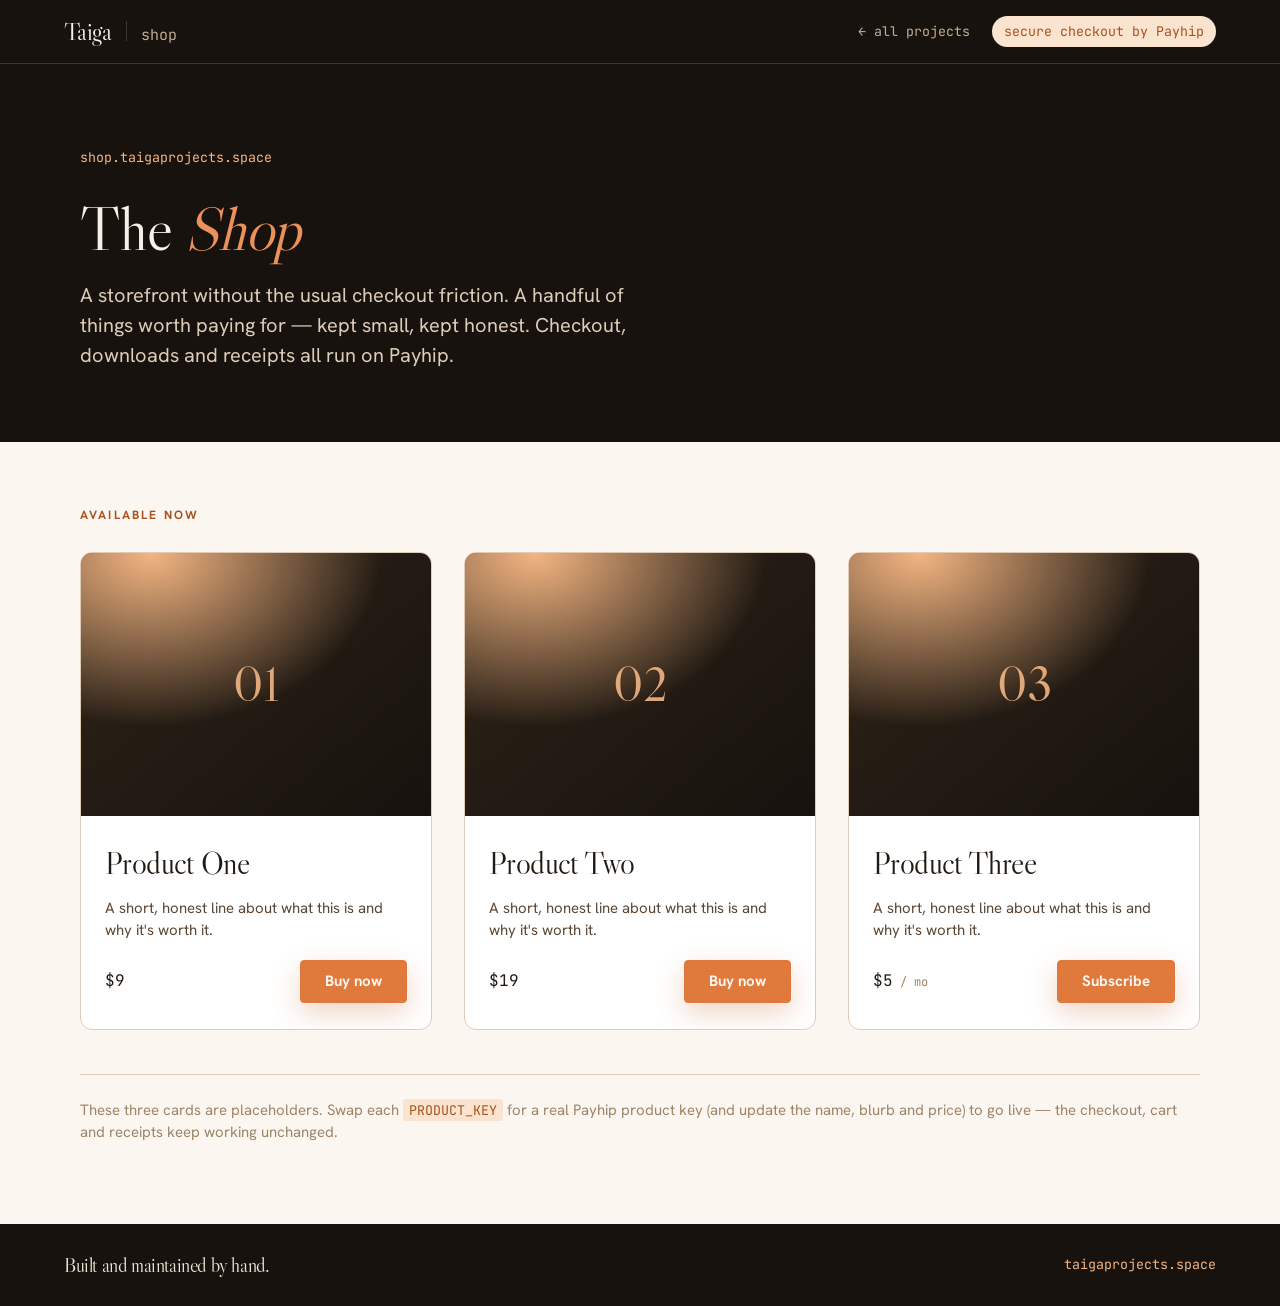
==== shop.html @ 4dba6ca5 "Add Taiga-styled shop page that embeds Payhip checkout Restyle the shop (shop.taigaprojects.space) t" ====
<!DOCTYPE html>
<html lang="en">
<head>
<meta charset="utf-8" />
<meta name="viewport" content="width=device-width, initial-scale=1" />
<title>Shop — Taiga Projects</title>
<meta name="description" content="Things worth paying for — kept small, kept honest. Checkout runs on Payhip." />
<link rel="icon" href="data:image/svg+xml,<svg xmlns='http://www.w3.org/2000/svg' viewBox='0 0 100 100'><rect width='100' height='100' fill='%2317120E'/><text y='.9em' font-size='88' x='50%25' text-anchor='middle' fill='%23E07A3C' font-family='Georgia,serif'>T</text></svg>" />
<link rel="preconnect" href="https://fonts.googleapis.com" />
<link rel="preconnect" href="https://fonts.gstatic.com" crossorigin />
<link rel="stylesheet" href="taiga-tokens.css" />
<style>
  /* ── hero (mirrors the home page hero) ────────────────── */
  .hero {
    background: var(--ink-950);
    color: var(--ink-50);
    padding: 84px var(--gutter) 72px;
  }
  .hero-inner { max-width: var(--container); margin: 0 auto; }

  .hero .domain {
    font-family: var(--font-mono);
    font-size: var(--text-xs);
    color: var(--amber-300);
    margin-bottom: 30px;
  }

  .hero h1 {
    font-size: var(--text-5xl);
    line-height: 1.02;
    margin: 0 0 20px;
    color: var(--ink-50);
  }
  .hero h1 em { color: var(--amber-400); font-style: italic; }

  .hero .lead {
    font-size: var(--text-lg);
    line-height: 1.5;
    color: var(--ink-200);
    max-width: 52ch;
  }

  /* ── shop grid ────────────────────────────────────────── */
  .shop {
    background: var(--paper);
    padding: 64px var(--gutter) 80px;
  }
  .shop-inner { max-width: var(--container); margin: 0 auto; }

  .shop-eyebrow { margin-bottom: 28px; }

  .grid {
    display: grid;
    grid-template-columns: repeat(3, 1fr);
    gap: 32px;
  }

  /* ── product card ─────────────────────────────────────── */
  .card {
    display: flex;
    flex-direction: column;
    background: var(--surface);
    border: 1px solid var(--border);
    border-radius: var(--radius-lg);
    overflow: hidden;
    transition: transform var(--dur-base) var(--ease-out),
                box-shadow var(--dur-base) var(--ease-out),
                border-color var(--dur-base) var(--ease-out);
  }
  .card:hover {
    transform: translateY(-4px);
    box-shadow: var(--shadow-lg);
    border-color: var(--border-strong);
  }

  /* Cover: a real <img> drops in over this warm placeholder wash. */
  .card .cover {
    aspect-ratio: 4 / 3;
    background:
      radial-gradient(120% 120% at 20% 0%, var(--amber-300) 0%, transparent 55%),
      linear-gradient(140deg, var(--ink-800), var(--ink-950));
    display: block;
    position: relative;
  }
  .card .cover img {
    width: 100%; height: 100%;
    object-fit: cover;
    display: block;
  }
  .card .cover .glyph {
    position: absolute;
    inset: 0;
    display: grid;
    place-items: center;
    font-family: var(--font-display);
    font-size: var(--text-4xl);
    color: var(--amber-300);
    opacity: 0.9;
  }

  .card .body {
    display: flex;
    flex-direction: column;
    gap: 10px;
    padding: 24px 24px 26px;
    flex: 1;
  }

  .card .name {
    font-family: var(--font-display);
    font-size: var(--text-2xl);
    letter-spacing: var(--tracking-tight);
    color: var(--ink-900);
  }

  .card .desc {
    font-size: var(--text-sm);
    line-height: var(--lh-normal);
    color: var(--text-secondary);
    flex: 1;
  }

  .card .foot {
    display: flex;
    align-items: center;
    justify-content: space-between;
    gap: 16px;
    margin-top: 8px;
  }

  .card .price {
    font-family: var(--font-mono);
    font-size: var(--text-md);
    color: var(--ink-900);
    white-space: nowrap;
  }
  .card .price .cadence {
    font-size: var(--text-2xs);
    color: var(--text-muted);
  }

  /* Payhip renders its own <a>; we only style it. data-theme="none"
     tells Payhip to keep the checkout behaviour but not inject its
     own button skin — so .taiga-btn (from taiga-tokens.css) wins. */
  .card .payhip-buy-button.taiga-btn {
    text-decoration: none;
    display: inline-block;
    line-height: 1;
  }
  .card .payhip-buy-button.taiga-btn:hover { text-decoration: none; }

  /* ── empty / helper note ──────────────────────────────── */
  .shop-note {
    margin-top: 44px;
    padding-top: 24px;
    border-top: 1px solid var(--border);
    font-size: var(--text-sm);
    color: var(--text-muted);
  }
  .shop-note code {
    font-family: var(--font-mono);
    font-size: var(--text-xs);
    color: var(--amber-700);
    background: var(--accent-soft);
    padding: 2px 6px;
    border-radius: var(--radius-xs);
  }

  /* ── responsive (same breakpoints as the home page) ───── */
  @media (max-width: 980px) {
    .grid { grid-template-columns: repeat(2, 1fr); }
  }
  @media (max-width: 720px) {
    .hero { padding: 56px var(--gutter) 48px; }
    .hero h1 { font-size: var(--text-3xl); }
    .hero .lead { font-size: var(--text-md); }
    .shop { padding: 44px var(--gutter) 60px; }
    .grid { grid-template-columns: 1fr; gap: 24px; }
  }

  /* ── entrance (shared with the home page) ─────────────── */
  .reveal {
    opacity: 0;
    transform: translateY(10px);
    animation: rise var(--dur-slow) var(--ease-out) forwards;
  }
  @keyframes rise { to { opacity: 1; transform: none; } }
</style>
</head>
<body>

<!-- Shared chrome — identical on every subdomain (see taiga-tokens.css). -->
<header class="taiga-header on-dark">
  <div class="taiga-brand">
    <a href="https://www.taigaprojects.space"><span class="wordmark">Taiga</span></a>
    <span class="rule"></span>
    <span class="crumb">shop</span>
  </div>
  <nav class="taiga-nav">
    <a class="back" href="https://www.taigaprojects.space">← all projects</a>
    <span class="taiga-chip">secure checkout by Payhip</span>
  </nav>
</header>

<header class="hero">
  <div class="hero-inner">
    <div class="domain reveal" style="animation-delay:40ms">shop.taigaprojects.space</div>
    <h1 class="reveal" style="animation-delay:100ms">The <em>Shop</em></h1>
    <p class="lead reveal" style="animation-delay:160ms">
      A storefront without the usual checkout friction. A handful of things worth
      paying for — kept small, kept honest. Checkout, downloads and receipts all
      run on Payhip.
    </p>
  </div>
</header>

<main class="shop">
  <div class="shop-inner">
    <div class="eyebrow shop-eyebrow reveal" style="animation-delay:200ms">Available now</div>

    <div class="grid">

      <!-- ─────────────────────────────────────────────────────────
           ADD A PRODUCT: copy one <article class="card"> block below.
           1. Set the Payhip product KEY in BOTH `href` (…/b/KEY) and
              `data-product="KEY"` — find it in your Payhip product URL.
           2. Change the name, blurb and price.
           3. Optional: drop a real cover image in .cover:
                <span class="cover"><img src="cover.jpg" alt=""></span>
              (delete the <span class="glyph"> line when you do).
           The Payhip script at the bottom of the page turns every
           .payhip-buy-button into a working checkout overlay — the
           styling here (.taiga-btn) is all that changes.
           ───────────────────────────────────────────────────────── -->

      <article class="card reveal" style="animation-delay:240ms">
        <span class="cover"><span class="glyph">01</span></span>
        <div class="body">
          <span class="name">Product One</span>
          <span class="desc">A short, honest line about what this is and why it's worth it.</span>
          <div class="foot">
            <span class="price">$9</span>
            <a class="payhip-buy-button taiga-btn" data-theme="none"
               href="https://payhip.com/b/PRODUCT_KEY_1" data-product="PRODUCT_KEY_1">
              Buy now
            </a>
          </div>
        </div>
      </article>

      <article class="card reveal" style="animation-delay:280ms">
        <span class="cover"><span class="glyph">02</span></span>
        <div class="body">
          <span class="name">Product Two</span>
          <span class="desc">A short, honest line about what this is and why it's worth it.</span>
          <div class="foot">
            <span class="price">$19</span>
            <a class="payhip-buy-button taiga-btn" data-theme="none"
               href="https://payhip.com/b/PRODUCT_KEY_2" data-product="PRODUCT_KEY_2">
              Buy now
            </a>
          </div>
        </div>
      </article>

      <article class="card reveal" style="animation-delay:320ms">
        <span class="cover"><span class="glyph">03</span></span>
        <div class="body">
          <span class="name">Product Three</span>
          <span class="desc">A short, honest line about what this is and why it's worth it.</span>
          <div class="foot">
            <span class="price">$5<span class="cadence"> / mo</span></span>
            <a class="payhip-buy-button taiga-btn" data-theme="none"
               href="https://payhip.com/b/PRODUCT_KEY_3" data-product="PRODUCT_KEY_3">
              Subscribe
            </a>
          </div>
        </div>
      </article>

    </div>

    <p class="shop-note reveal" style="animation-delay:360ms">
      These three cards are placeholders. Swap each <code>PRODUCT_KEY</code> for a
      real Payhip product key (and update the name, blurb and price) to go live —
      the checkout, cart and receipts keep working unchanged.
    </p>
  </div>
</main>

<footer class="taiga-footer">
  <span class="made">Built and maintained by hand.</span>
  <a class="home" href="https://www.taigaprojects.space">taigaprojects.space</a>
</footer>

<!-- Payhip checkout. This single script powers every .payhip-buy-button
     above: clicking one opens Payhip's secure checkout overlay, so all
     of the shop's original functionality is preserved. -->
<script src="https://payhip.com/payhip.js" type="text/javascript"></script>

</body>
</html>
---- taiga-tokens.css ----
/* ═══════════════════════════════════════════════════════════════
   Taiga Projects — shared design tokens
   Source of truth: Claude Design "Taiga Design Reference"
   Direction: "Golden Hour" — warm, cinematic, editorial.

   Copy this file verbatim into every taigaprojects.space subdomain
   so the whole family stays in sync. Do not fork the values.
   ═══════════════════════════════════════════════════════════════ */

@import url('https://fonts.googleapis.com/css2?family=Libre+Caslon+Display&family=Libre+Caslon+Text:ital,wght@0,400;0,700;1,400&family=Hanken+Grotesk:wght@400;500;600;700;800&family=JetBrains+Mono:wght@400;500;700&display=swap');

:root {
  /* ---- Warm neutral ramp (the brand's spine) ---- */
  --ink-950: #17120E;
  --ink-900: #221A12;
  --ink-800: #2E2418;
  --ink-700: #3D2E20;
  --ink-600: #5A4634;
  --ink-500: #7A6248;
  --ink-400: #9E8468;
  --ink-300: #C3AC92;
  --ink-200: #DDCDB8;
  --ink-100: #ECE2D4;
  --ink-50:  #F6F0E7;
  --paper:   #FBF7F0;
  --white:   #FFFFFF;

  /* ---- Accent: golden-hour amber ---- */
  --amber-700: #A8521F;
  --amber-600: #C8642B;
  --amber-500: #E07A3C;
  --amber-400: #ED915A;
  --amber-300: #F4B582;
  --amber-100: #FBE4CF;
  --gold-400:  #E3B25A;

  /* ---- Semantic status (warm/earthy) ---- */
  --moss-500:  #6E8B3D;
  --moss-100:  #E7EDD6;
  --honey-500: #E3A23C;
  --honey-100: #FBEDCF;
  --rust-500:  #C7472F;
  --rust-100:  #F7DCD3;

  /* ---- Semantic aliases ---- */
  --bg:              var(--paper);
  --surface:         var(--white);
  --surface-sunken:  var(--ink-50);
  --surface-inverse: var(--ink-950);

  --text-primary:   var(--ink-900);
  --text-secondary: var(--ink-600);
  --text-muted:     var(--ink-400);
  --text-on-dark:   var(--ink-50);
  --text-on-accent: var(--paper);
  --text-link:      var(--amber-600);

  --border:         var(--ink-200);
  --border-strong:  var(--ink-300);
  --border-inverse: rgba(246, 240, 231, 0.16);

  --accent:       var(--amber-500);
  --accent-hover: var(--amber-600);
  --accent-press: var(--amber-700);
  --accent-soft:  var(--amber-100);
  --accent-text:  var(--amber-700);
  --focus-ring:   rgba(224, 122, 60, 0.45);

  /* ---- Families ---- */
  --font-display: 'Libre Caslon Display', Georgia, 'Times New Roman', serif;
  --font-serif:   'Libre Caslon Text', Georgia, serif;
  --font-sans:    'Hanken Grotesk', system-ui, -apple-system, sans-serif;
  --font-mono:    'JetBrains Mono', ui-monospace, 'SF Mono', Menlo, monospace;

  /* ---- Type scale (1.250 major third) ---- */
  --text-3xs: 0.694rem;
  --text-2xs: 0.75rem;
  --text-xs:  0.833rem;
  --text-sm:  0.9375rem;
  --text-md:  1rem;
  --text-lg:  1.25rem;
  --text-xl:  1.563rem;
  --text-2xl: 1.953rem;
  --text-3xl: 2.441rem;
  --text-4xl: 3.052rem;
  --text-5xl: 3.815rem;
  --text-6xl: 4.768rem;

  /* ---- Weights ---- */
  --fw-regular:  400;
  --fw-medium:   500;
  --fw-semibold: 600;
  --fw-bold:     700;
  --fw-black:    800;

  /* ---- Line heights ---- */
  --lh-tight:   1.05;
  --lh-snug:    1.2;
  --lh-normal:  1.5;
  --lh-relaxed: 1.65;

  /* ---- Letter spacing ---- */
  --tracking-tight:  -0.02em;
  --tracking-normal: 0;
  --tracking-wide:   0.04em;
  --tracking-label:  0.18em;

  /* ---- Spacing (4px base) ---- */
  --space-1: 0.25rem;
  --space-2: 0.5rem;
  --space-3: 0.75rem;
  --space-4: 1rem;
  --space-5: 1.5rem;
  --space-6: 2rem;
  --space-7: 3rem;
  --space-8: 4rem;
  --space-9: 6rem;

  /* ---- Radius ---- */
  --radius-xs:   2px;
  --radius-sm:   4px;
  --radius-md:   8px;
  --radius-lg:   12px;
  --radius-xl:   18px;
  --radius-full: 999px;

  /* ---- Shadows (warm-tinted, light from above) ---- */
  --shadow-xs: 0 1px 2px rgba(34, 26, 18, 0.06);
  --shadow-sm: 0 2px 6px rgba(34, 26, 18, 0.08);
  --shadow-md: 0 8px 20px rgba(34, 26, 18, 0.10);
  --shadow-lg: 0 18px 44px rgba(34, 26, 18, 0.16);
  --shadow-accent: 0 10px 28px rgba(200, 100, 43, 0.28);

  /* ---- Motion (calm, no bounce) ---- */
  --ease-out:   cubic-bezier(0.22, 0.61, 0.36, 1);
  --ease-inout: cubic-bezier(0.4, 0, 0.2, 1);
  --dur-fast:   140ms;
  --dur-base:   220ms;
  --dur-slow:   420ms;

  /* ---- Layout ---- */
  --container:        1120px;
  --container-narrow: 680px;
  --gutter:           64px;
  --header-h:         64px;
}

@media (max-width: 720px) {
  :root { --gutter: 24px; }
}

/* ═══ base ═══ */

*, *::before, *::after { box-sizing: border-box; }

body {
  margin: 0;
  font-family: var(--font-sans);
  font-size: var(--text-md);
  line-height: var(--lh-normal);
  color: var(--text-primary);
  background: var(--bg);
  -webkit-font-smoothing: antialiased;
  text-rendering: optimizeLegibility;
}

h1, h2, h3, h4 {
  font-family: var(--font-display);
  font-weight: var(--fw-regular);
  line-height: var(--lh-tight);
  letter-spacing: var(--tracking-tight);
  color: var(--text-primary);
  margin: 0;
}

p { margin: 0; text-wrap: pretty; }

a { color: var(--text-link); text-decoration: none; }
a:hover { text-decoration: underline; text-underline-offset: 2px; }

::selection { background: var(--amber-100); color: var(--ink-900); }

:focus-visible { outline: 3px solid var(--focus-ring); outline-offset: 2px; }

/* Uppercase eyebrow / kicker */
.eyebrow {
  font-family: var(--font-sans);
  font-size: var(--text-2xs);
  font-weight: var(--fw-bold);
  letter-spacing: var(--tracking-label);
  text-transform: uppercase;
  color: var(--accent-text);
}

/* ═══ shared chrome — identical on every subdomain ═══ */

.taiga-header {
  position: sticky;
  top: 0;
  z-index: 50;
  display: flex;
  align-items: center;
  justify-content: space-between;
  height: var(--header-h);
  padding: 0 var(--gutter);
  background: var(--surface);
  border-bottom: 1px solid var(--border);
}
.taiga-header.on-dark {
  background: var(--ink-950);
  border-bottom-color: var(--border-inverse);
}

.taiga-brand { display: flex; align-items: baseline; gap: 14px; }
.taiga-brand a { text-decoration: none; }
.taiga-brand .wordmark {
  font-family: var(--font-display);
  font-size: var(--text-xl);
  letter-spacing: var(--tracking-tight);
  color: var(--ink-900);
}
.taiga-header.on-dark .wordmark { color: var(--ink-50); }
.taiga-brand .rule {
  width: 1px; height: 20px;
  background: var(--border-strong);
  align-self: center;
}
.taiga-header.on-dark .rule { background: var(--border-inverse); }
.taiga-brand .crumb {
  font-family: var(--font-mono);
  font-size: var(--text-sm);
  color: var(--text-secondary);
}
.taiga-header.on-dark .crumb { color: var(--ink-300); }

.taiga-nav { display: flex; align-items: center; gap: 22px; }
.taiga-nav .back {
  font-family: var(--font-mono);
  font-size: var(--text-xs);
  color: var(--text-secondary);
  text-decoration: none;
  transition: color var(--dur-base) var(--ease-out);
}
.taiga-nav .back:hover { color: var(--accent-text); text-decoration: none; }
.taiga-header.on-dark .back { color: var(--ink-300); }
.taiga-header.on-dark .back:hover { color: var(--amber-300); }

.taiga-chip {
  font-family: var(--font-mono);
  font-size: var(--text-xs);
  color: var(--amber-700);
  background: var(--accent-soft);
  padding: 6px 12px;
  border-radius: var(--radius-full);
  white-space: nowrap;
}

.taiga-footer {
  display: flex;
  align-items: center;
  justify-content: space-between;
  flex-wrap: wrap;
  gap: var(--space-4);
  padding: 26px var(--gutter);
  background: var(--ink-950);
}
.taiga-footer .made {
  font-family: var(--font-display);
  font-size: var(--text-lg);
  color: var(--ink-100);
  letter-spacing: var(--tracking-tight);
}
.taiga-footer .home {
  font-family: var(--font-mono);
  font-size: var(--text-xs);
  color: var(--amber-300);
  text-decoration: none;
}
.taiga-footer .home:hover { color: var(--amber-100); }

/* The chip is the first thing to hide on narrow screens. */
@media (max-width: 720px) {
  .taiga-chip { display: none; }
}

/* ═══ buttons ═══ */

.taiga-btn {
  font-family: var(--font-sans);
  font-weight: var(--fw-bold);
  font-size: var(--text-sm);
  color: var(--text-on-accent);
  background: var(--accent);
  border: 1px solid var(--accent);
  border-radius: var(--radius-sm);
  padding: 13px 24px;
  cursor: pointer;
  box-shadow: var(--shadow-accent);
  transition: background var(--dur-base) var(--ease-out),
              transform var(--dur-fast) var(--ease-out);
}
.taiga-btn:hover { background: var(--accent-hover); border-color: var(--accent-hover); }
.taiga-btn:active { background: var(--accent-press); transform: translateY(1px); }

.taiga-btn.secondary {
  color: var(--ink-900);
  background: var(--surface);
  border-color: var(--border-strong);
  box-shadow: none;
}
.taiga-btn.secondary:hover { background: var(--surface-sunken); border-color: var(--ink-400); }

@media (prefers-reduced-motion: reduce) {
  * { transition-duration: 1ms !important; animation-duration: 1ms !important; }
}
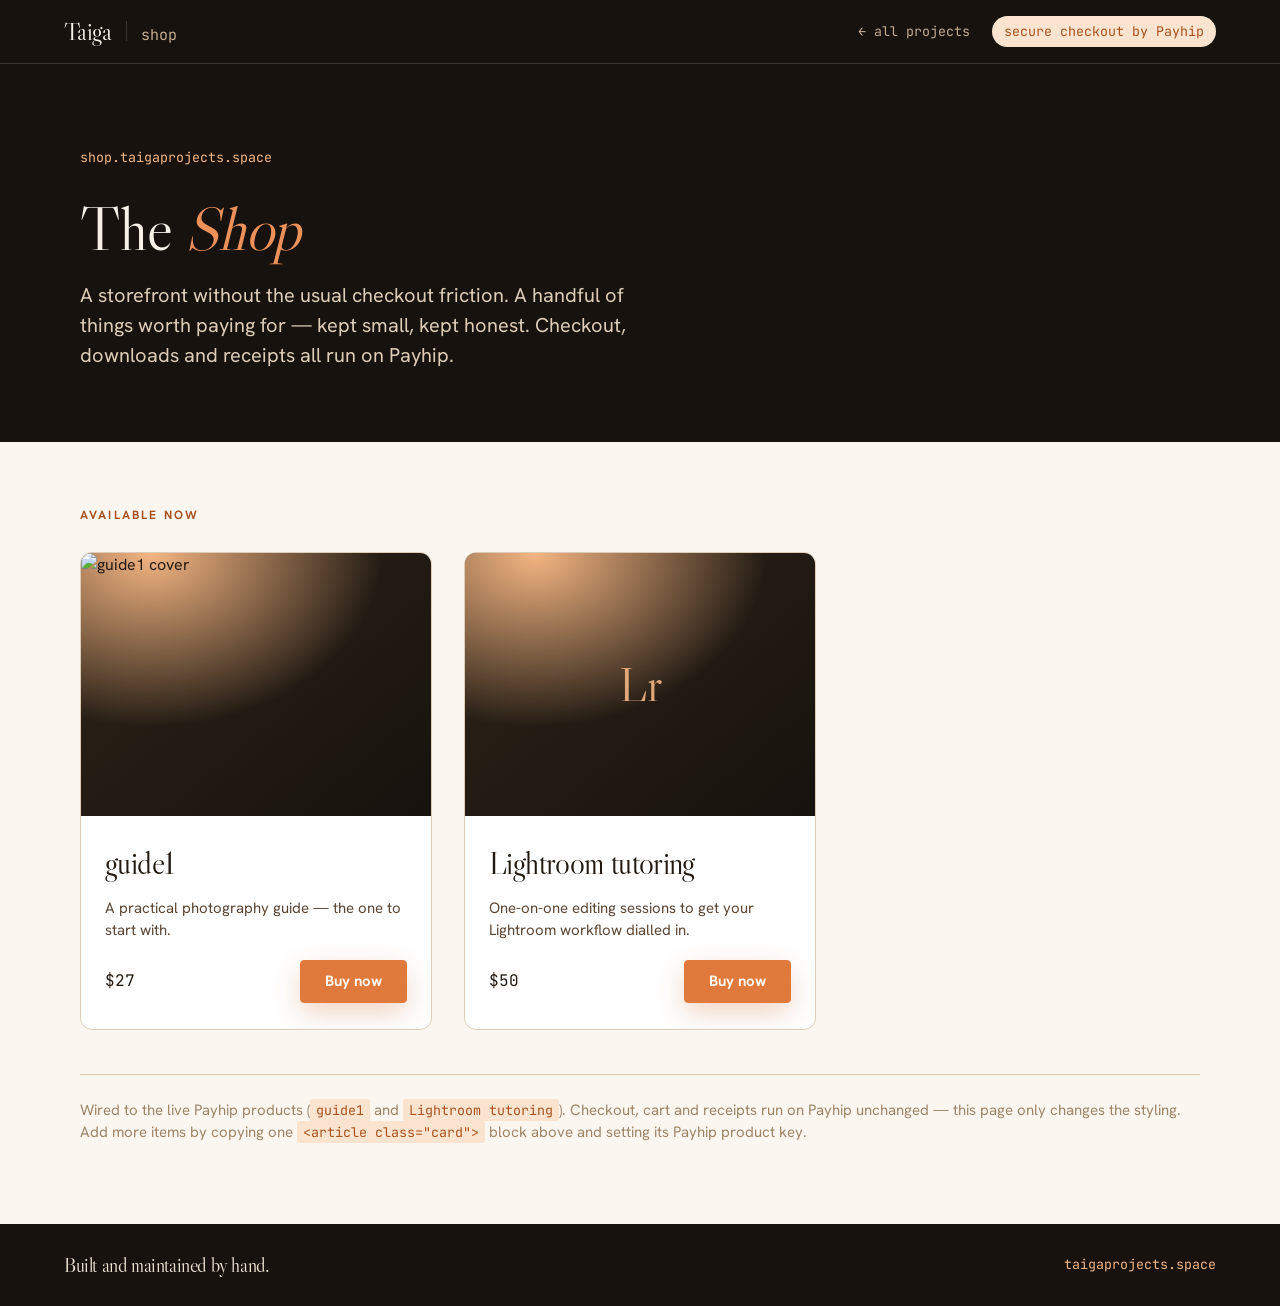
==== commit ab8073ed: "Add Payhip custom-CSS restyle; wire shop.html to real products Now that the live Payhip store (Max's" ====
--- a/shop.html
+++ b/shop.html
@@ -231,17 +231,20 @@
            The Payhip script at the bottom of the page turns every
            .payhip-buy-button into a working checkout overlay — the
            styling here (.taiga-btn) is all that changes.
+           Products below mirror the live Payhip store; adjust blurbs to taste.
            ───────────────────────────────────────────────────────── -->
 
       <article class="card reveal" style="animation-delay:240ms">
-        <span class="cover"><span class="glyph">01</span></span>
+        <span class="cover">
+          <img src="https://payhip.com/cdn-cgi/image/format=auto,width=750/https://pe56d.s3.amazonaws.com/o_1jsnssjq41f651d8aco3167jmf71c.png" alt="guide1 cover" />
+        </span>
         <div class="body">
-          <span class="name">Product One</span>
-          <span class="desc">A short, honest line about what this is and why it's worth it.</span>
+          <span class="name">guide1</span>
+          <span class="desc">A practical photography guide — the one to start with.</span>
           <div class="foot">
-            <span class="price">$9</span>
+            <span class="price">$27</span>
             <a class="payhip-buy-button taiga-btn" data-theme="none"
-               href="https://payhip.com/b/PRODUCT_KEY_1" data-product="PRODUCT_KEY_1">
+               href="https://payhip.com/b/3eCix" data-product="3eCix">
               Buy now
             </a>
           </div>
@@ -249,41 +252,28 @@
       </article>
 
       <article class="card reveal" style="animation-delay:280ms">
-        <span class="cover"><span class="glyph">02</span></span>
+        <span class="cover"><span class="glyph">Lr</span></span>
         <div class="body">
-          <span class="name">Product Two</span>
-          <span class="desc">A short, honest line about what this is and why it's worth it.</span>
+          <span class="name">Lightroom tutoring</span>
+          <span class="desc">One-on-one editing sessions to get your Lightroom workflow dialled in.</span>
           <div class="foot">
-            <span class="price">$19</span>
+            <span class="price">$50</span>
             <a class="payhip-buy-button taiga-btn" data-theme="none"
-               href="https://payhip.com/b/PRODUCT_KEY_2" data-product="PRODUCT_KEY_2">
+               href="https://payhip.com/b/Lh0g2" data-product="Lh0g2">
               Buy now
             </a>
           </div>
         </div>
       </article>
 
-      <article class="card reveal" style="animation-delay:320ms">
-        <span class="cover"><span class="glyph">03</span></span>
-        <div class="body">
-          <span class="name">Product Three</span>
-          <span class="desc">A short, honest line about what this is and why it's worth it.</span>
-          <div class="foot">
-            <span class="price">$5<span class="cadence"> / mo</span></span>
-            <a class="payhip-buy-button taiga-btn" data-theme="none"
-               href="https://payhip.com/b/PRODUCT_KEY_3" data-product="PRODUCT_KEY_3">
-              Subscribe
-            </a>
-          </div>
-        </div>
-      </article>
-
     </div>
 
     <p class="shop-note reveal" style="animation-delay:360ms">
-      These three cards are placeholders. Swap each <code>PRODUCT_KEY</code> for a
-      real Payhip product key (and update the name, blurb and price) to go live —
-      the checkout, cart and receipts keep working unchanged.
+      Wired to the live Payhip products (<code>guide1</code> and
+      <code>Lightroom&nbsp;tutoring</code>). Checkout, cart and receipts run on
+      Payhip unchanged — this page only changes the styling. Add more items by
+      copying one <code>&lt;article class="card"&gt;</code> block above and setting
+      its Payhip product key.
     </p>
   </div>
 </main>
